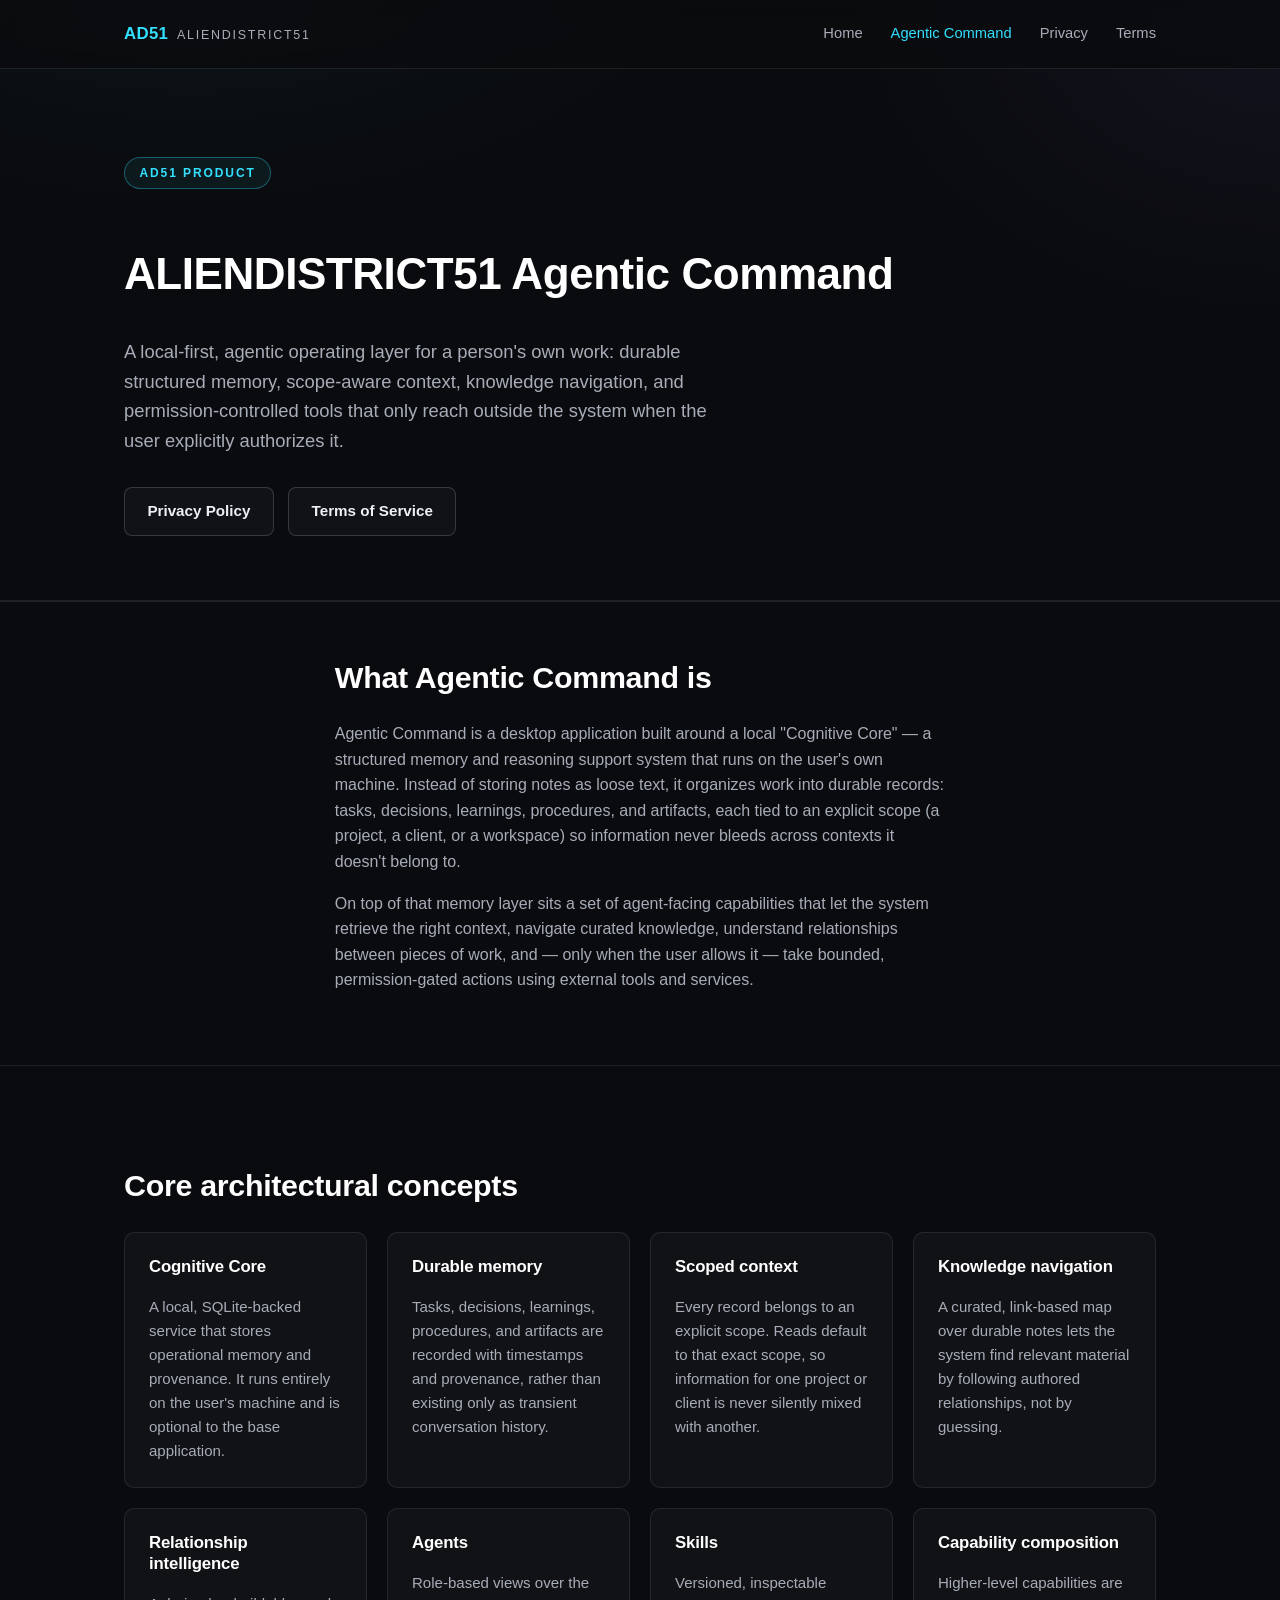
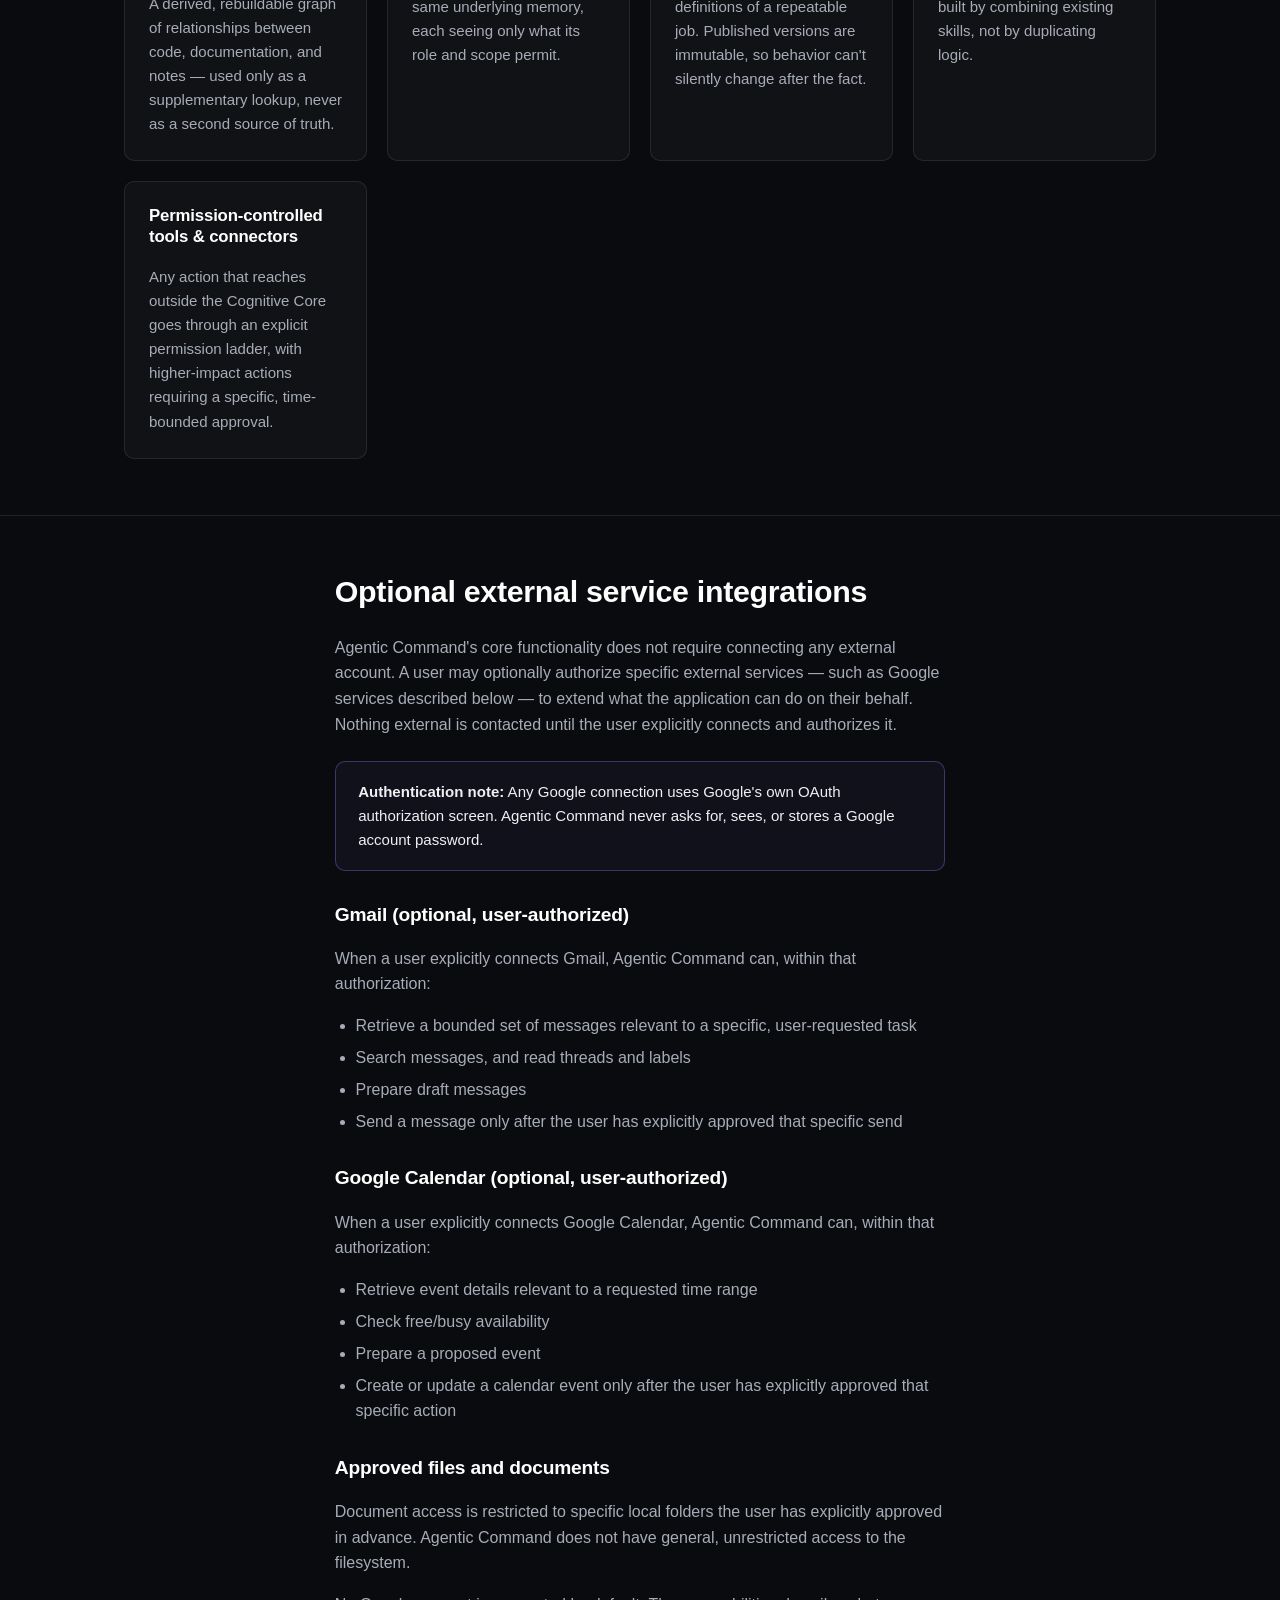
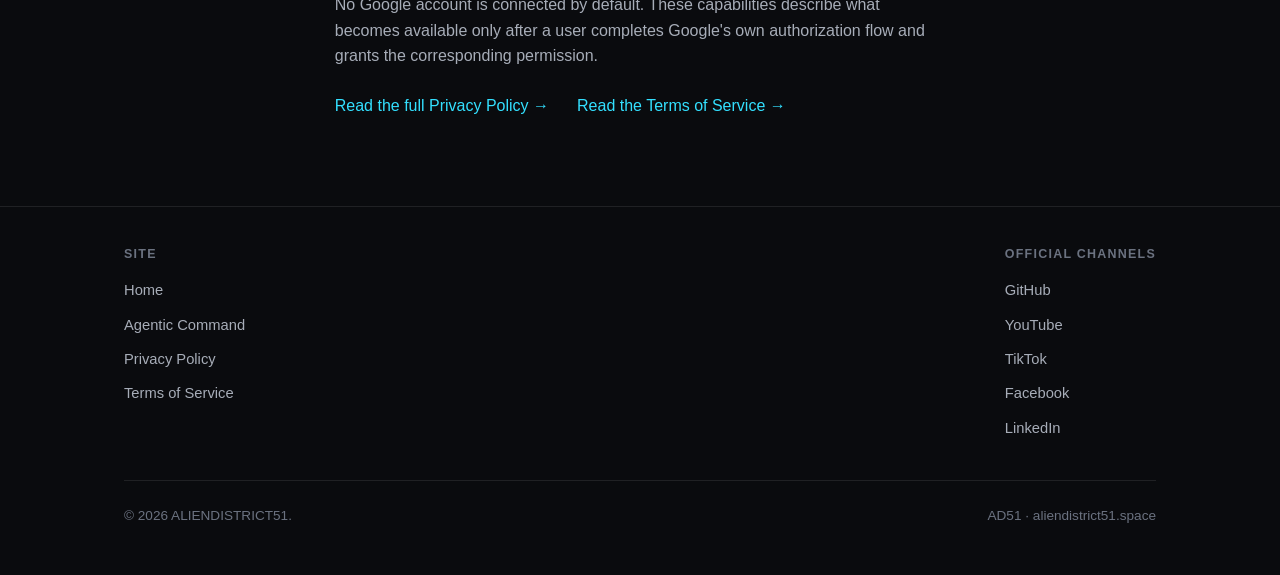
==== agentic-command/index.html @ 3ebb3c6f "feat: launch aliendistrict51 public site Co-Authored-By: Claude Sonnet 5 <noreply@anthropic.com>" ====
<!DOCTYPE html>
<html lang="en">
<head>
<meta charset="UTF-8">
<meta name="viewport" content="width=device-width, initial-scale=1.0">
<title>Agentic Command — ALIENDISTRICT51</title>
<meta name="description" content="ALIENDISTRICT51 Agentic Command is a local-first operational platform: durable memory, scoped context, knowledge navigation, and permission-controlled tools and connectors including optional Gmail and Google Calendar access.">
<link rel="canonical" href="https://aliendistrict51.space/agentic-command/">
<meta property="og:type" content="website">
<meta property="og:title" content="Agentic Command — ALIENDISTRICT51">
<meta property="og:description" content="A local-first operational platform with durable memory, scoped context, and permission-controlled tools and connectors.">
<meta property="og:url" content="https://aliendistrict51.space/agentic-command/">
<meta name="theme-color" content="#0a0b0e">
<link rel="stylesheet" href="/assets/styles.css">
</head>
<body>
<header class="site-header">
  <div class="container">
    <a class="brand" href="/">
      <span class="mark">AD51</span>
      <span class="full">ALIENDISTRICT51</span>
    </a>
    <input type="checkbox" id="nav-toggle" class="nav-toggle" aria-hidden="true">
    <label for="nav-toggle" class="nav-toggle-label" aria-label="Toggle navigation menu">☰</label>
    <nav class="nav-links" aria-label="Primary">
      <a href="/">Home</a>
      <a href="/agentic-command/" aria-current="page">Agentic Command</a>
      <a href="/privacy/">Privacy</a>
      <a href="/terms/">Terms</a>
    </nav>
  </div>
</header>

<main>
  <section class="hero">
    <div class="container">
      <span class="eyebrow">AD51 Product</span>
      <h1>ALIENDISTRICT51 Agentic Command</h1>
      <p class="lede">A local-first, agentic operating layer for a person's own work: durable structured memory, scope-aware context, knowledge navigation, and permission-controlled tools that only reach outside the system when the user explicitly authorizes it.</p>
      <div class="hero-actions">
        <a class="btn btn-secondary" href="/privacy/">Privacy Policy</a>
        <a class="btn btn-secondary" href="/terms/">Terms of Service</a>
      </div>
    </div>
  </section>

  <section>
    <div class="container doc">
      <h2>What Agentic Command is</h2>
      <p>Agentic Command is a desktop application built around a local "Cognitive Core" — a structured memory and reasoning support system that runs on the user's own machine. Instead of storing notes as loose text, it organizes work into durable records: tasks, decisions, learnings, procedures, and artifacts, each tied to an explicit scope (a project, a client, or a workspace) so information never bleeds across contexts it doesn't belong to.</p>
      <p>On top of that memory layer sits a set of agent-facing capabilities that let the system retrieve the right context, navigate curated knowledge, understand relationships between pieces of work, and — only when the user allows it — take bounded, permission-gated actions using external tools and services.</p>
    </div>
  </section>

  <section>
    <div class="container">
      <h2>Core architectural concepts</h2>
      <div class="panel-grid">
        <div class="panel">
          <h3>Cognitive Core</h3>
          <p>A local, SQLite-backed service that stores operational memory and provenance. It runs entirely on the user's machine and is optional to the base application.</p>
        </div>
        <div class="panel">
          <h3>Durable memory</h3>
          <p>Tasks, decisions, learnings, procedures, and artifacts are recorded with timestamps and provenance, rather than existing only as transient conversation history.</p>
        </div>
        <div class="panel">
          <h3>Scoped context</h3>
          <p>Every record belongs to an explicit scope. Reads default to that exact scope, so information for one project or client is never silently mixed with another.</p>
        </div>
        <div class="panel">
          <h3>Knowledge navigation</h3>
          <p>A curated, link-based map over durable notes lets the system find relevant material by following authored relationships, not by guessing.</p>
        </div>
        <div class="panel">
          <h3>Relationship intelligence</h3>
          <p>A derived, rebuildable graph of relationships between code, documentation, and notes — used only as a supplementary lookup, never as a second source of truth.</p>
        </div>
        <div class="panel">
          <h3>Agents</h3>
          <p>Role-based views over the same underlying memory, each seeing only what its role and scope permit.</p>
        </div>
        <div class="panel">
          <h3>Skills</h3>
          <p>Versioned, inspectable definitions of a repeatable job. Published versions are immutable, so behavior can't silently change after the fact.</p>
        </div>
        <div class="panel">
          <h3>Capability composition</h3>
          <p>Higher-level capabilities are built by combining existing skills, not by duplicating logic.</p>
        </div>
        <div class="panel">
          <h3>Permission-controlled tools &amp; connectors</h3>
          <p>Any action that reaches outside the Cognitive Core goes through an explicit permission ladder, with higher-impact actions requiring a specific, time-bounded approval.</p>
        </div>
      </div>
    </div>
  </section>

  <section>
    <div class="container doc">
      <h2>Optional external service integrations</h2>
      <p>Agentic Command's core functionality does not require connecting any external account. A user may optionally authorize specific external services — such as Google services described below — to extend what the application can do on their behalf. Nothing external is contacted until the user explicitly connects and authorizes it.</p>

      <div class="callout">
        <p><strong>Authentication note:</strong> Any Google connection uses Google's own OAuth authorization screen. Agentic Command never asks for, sees, or stores a Google account password.</p>
      </div>

      <h3>Gmail (optional, user-authorized)</h3>
      <p>When a user explicitly connects Gmail, Agentic Command can, within that authorization:</p>
      <ul>
        <li>Retrieve a bounded set of messages relevant to a specific, user-requested task</li>
        <li>Search messages, and read threads and labels</li>
        <li>Prepare draft messages</li>
        <li>Send a message only after the user has explicitly approved that specific send</li>
      </ul>

      <h3>Google Calendar (optional, user-authorized)</h3>
      <p>When a user explicitly connects Google Calendar, Agentic Command can, within that authorization:</p>
      <ul>
        <li>Retrieve event details relevant to a requested time range</li>
        <li>Check free/busy availability</li>
        <li>Prepare a proposed event</li>
        <li>Create or update a calendar event only after the user has explicitly approved that specific action</li>
      </ul>

      <h3>Approved files and documents</h3>
      <p>Document access is restricted to specific local folders the user has explicitly approved in advance. Agentic Command does not have general, unrestricted access to the filesystem.</p>

      <p>No Google account is connected by default. These capabilities describe what becomes available only after a user completes Google's own authorization flow and grants the corresponding permission.</p>

      <div class="link-row">
        <a href="/privacy/">Read the full Privacy Policy →</a>
        <a href="/terms/">Read the Terms of Service →</a>
      </div>
    </div>
  </section>
</main>

<footer class="site-footer">
  <div class="container">
    <div class="footer-grid">
      <div class="footer-col">
        <h4>Site</h4>
        <ul>
          <li><a href="/">Home</a></li>
          <li><a href="/agentic-command/">Agentic Command</a></li>
          <li><a href="/privacy/">Privacy Policy</a></li>
          <li><a href="/terms/">Terms of Service</a></li>
        </ul>
      </div>
      <div class="footer-col">
        <h4>Official Channels</h4>
        <ul>
          <li><a href="https://github.com/ALIENDISTRICT51">GitHub</a></li>
          <li><a href="https://www.youtube.com/@ALIENDISTRICT51_OFFICIAL">YouTube</a></li>
          <li><a href="https://www.tiktok.com/@aliendistrict51_official">TikTok</a></li>
          <li><a href="https://www.facebook.com/ALIENDISTRICT51OFFICIAL">Facebook</a></li>
          <li><a href="https://www.linkedin.com/in/devinlewis-aliendistrict51official">LinkedIn</a></li>
        </ul>
      </div>
    </div>
    <div class="footer-bottom">
      <span>© 2026 ALIENDISTRICT51.</span>
      <span>AD51 · aliendistrict51.space</span>
    </div>
  </div>
</footer>
</body>
</html>
---- assets/styles.css ----
/* ALIENDISTRICT51 — shared site styles */

:root {
  --bg: #0a0b0e;
  --bg-raised: #101218;
  --bg-panel: rgba(255, 255, 255, 0.03);
  --border: rgba(255, 255, 255, 0.09);
  --border-strong: rgba(255, 255, 255, 0.16);
  --text: #eef0f3;
  --text-dim: #a7adb8;
  --text-faint: #6b7280;
  --cyan: #33e0ff;
  --cyan-dim: #1a9fb8;
  --purple: #8b7bff;
  --purple-dim: #5d4fce;
  --focus: #4be0ff;
  --radius: 10px;
  --max-width: 1080px;
  font-size: 16px;
}

* {
  box-sizing: border-box;
}

html {
  scroll-behavior: smooth;
}

@media (prefers-reduced-motion: reduce) {
  html {
    scroll-behavior: auto;
  }
  * {
    animation-duration: 0.001ms !important;
    animation-iteration-count: 1 !important;
    transition-duration: 0.001ms !important;
    scroll-behavior: auto !important;
  }
}

body {
  margin: 0;
  background: var(--bg);
  background-image:
    radial-gradient(ellipse 900px 500px at 15% -10%, rgba(51, 224, 255, 0.06), transparent 60%),
    radial-gradient(ellipse 800px 600px at 100% 0%, rgba(139, 123, 255, 0.07), transparent 55%);
  background-attachment: fixed;
  color: var(--text);
  font-family: "Segoe UI", -apple-system, BlinkMacSystemFont, "Inter", Roboto, Helvetica, Arial, sans-serif;
  line-height: 1.6;
  -webkit-font-smoothing: antialiased;
}

a {
  color: var(--cyan);
  text-decoration: none;
}

a:hover {
  color: #74ebff;
  text-decoration: underline;
}

a:focus-visible,
button:focus-visible,
input:focus-visible,
summary:focus-visible {
  outline: 2px solid var(--focus);
  outline-offset: 3px;
  border-radius: 3px;
}

h1, h2, h3, h4 {
  font-weight: 600;
  line-height: 1.25;
  letter-spacing: -0.01em;
  color: #ffffff;
}

h1 { font-size: clamp(1.9rem, 4vw, 2.75rem); }
h2 { font-size: clamp(1.4rem, 2.6vw, 1.9rem); margin-top: 2.75rem; }
h3 { font-size: 1.2rem; margin-top: 2rem; }

p { color: var(--text-dim); }

.container {
  max-width: var(--max-width);
  margin: 0 auto;
  padding: 0 1.5rem;
}

/* ---------- Header / nav ---------- */

.site-header {
  position: sticky;
  top: 0;
  z-index: 20;
  background: rgba(10, 11, 14, 0.82);
  backdrop-filter: blur(10px);
  -webkit-backdrop-filter: blur(10px);
  border-bottom: 1px solid var(--border);
}

.site-header .container {
  display: flex;
  align-items: center;
  justify-content: space-between;
  min-height: 68px;
  gap: 1rem;
}

.brand {
  display: flex;
  align-items: baseline;
  gap: 0.55rem;
  color: #fff;
  font-weight: 700;
  font-size: 1.05rem;
  letter-spacing: 0.02em;
  text-decoration: none;
  white-space: nowrap;
}

.brand:hover {
  text-decoration: none;
  color: #fff;
}

.brand .mark {
  color: var(--cyan);
  font-weight: 800;
}

.brand .full {
  color: var(--text-dim);
  font-weight: 500;
  font-size: 0.78rem;
  letter-spacing: 0.14em;
  text-transform: uppercase;
}

.nav-toggle {
  position: absolute;
  width: 1px;
  height: 1px;
  margin: -1px;
  padding: 0;
  overflow: hidden;
  clip: rect(0, 0, 0, 0);
  white-space: nowrap;
  border: 0;
}

.nav-toggle:focus-visible ~ .nav-toggle-label {
  outline: 2px solid var(--focus);
  outline-offset: 3px;
}

.nav-links {
  display: flex;
  gap: 1.75rem;
  align-items: center;
}

.nav-links a {
  color: var(--text-dim);
  font-size: 0.92rem;
  font-weight: 500;
}

.nav-links a:hover {
  color: #fff;
  text-decoration: none;
}

.nav-links a[aria-current="page"] {
  color: var(--cyan);
}

.nav-toggle-label {
  display: none;
}

@media (max-width: 720px) {
  .nav-toggle-label {
    display: flex;
    align-items: center;
    justify-content: center;
    width: 40px;
    height: 40px;
    border: 1px solid var(--border-strong);
    border-radius: 8px;
    cursor: pointer;
    color: var(--text);
  }

  .nav-links {
    position: absolute;
    top: 68px;
    left: 0;
    right: 0;
    flex-direction: column;
    align-items: flex-start;
    gap: 0;
    background: var(--bg-raised);
    border-bottom: 1px solid var(--border);
    max-height: 0;
    overflow: hidden;
    transition: max-height 0.2s ease;
  }

  .nav-links a {
    padding: 0.9rem 1.5rem;
    width: 100%;
    border-top: 1px solid var(--border);
  }

  .nav-toggle:checked ~ .nav-links {
    max-height: 320px;
  }
}

/* ---------- Hero ---------- */

.hero {
  padding: 5.5rem 0 4rem;
  border-bottom: 1px solid var(--border);
}

.eyebrow {
  display: inline-block;
  font-size: 0.75rem;
  font-weight: 600;
  letter-spacing: 0.16em;
  text-transform: uppercase;
  color: var(--cyan);
  border: 1px solid rgba(51, 224, 255, 0.35);
  background: rgba(51, 224, 255, 0.06);
  border-radius: 999px;
  padding: 0.35rem 0.9rem;
  margin-bottom: 1.25rem;
}

.hero p.lede {
  font-size: 1.15rem;
  max-width: 60ch;
  color: var(--text-dim);
}

.hero-actions {
  display: flex;
  flex-wrap: wrap;
  gap: 0.9rem;
  margin-top: 2rem;
}

/* ---------- Buttons ---------- */

.btn {
  display: inline-flex;
  align-items: center;
  gap: 0.5rem;
  padding: 0.7rem 1.4rem;
  border-radius: 8px;
  font-weight: 600;
  font-size: 0.95rem;
  text-decoration: none;
  border: 1px solid transparent;
}

.btn:hover {
  text-decoration: none;
}

.btn-primary {
  background: linear-gradient(135deg, var(--cyan), var(--cyan-dim));
  color: #04141a;
}

.btn-primary:hover {
  color: #04141a;
  filter: brightness(1.08);
}

.btn-secondary {
  border-color: var(--border-strong);
  color: var(--text);
  background: var(--bg-panel);
}

.btn-secondary:hover {
  color: #fff;
  border-color: var(--purple);
}

/* ---------- Sections / panels ---------- */

section {
  padding: 3.5rem 0;
}

section + section {
  border-top: 1px solid var(--border);
}

.panel-grid {
  display: grid;
  grid-template-columns: repeat(auto-fit, minmax(240px, 1fr));
  gap: 1.25rem;
  margin-top: 1.75rem;
}

.panel {
  background: var(--bg-panel);
  border: 1px solid var(--border);
  border-radius: var(--radius);
  padding: 1.5rem;
}

.panel h3 {
  margin-top: 0;
  font-size: 1.05rem;
  color: #fff;
}

.panel h3 .accent {
  color: var(--purple);
}

.panel p {
  margin-bottom: 0;
  font-size: 0.94rem;
}

.link-row {
  display: flex;
  flex-wrap: wrap;
  gap: 0.75rem 1.75rem;
  margin-top: 1.5rem;
}

/* ---------- Content pages (privacy / terms / product) ---------- */

.doc {
  max-width: 74ch;
}

.doc h2 {
  border-top: 1px solid var(--border);
  padding-top: 1.75rem;
}

.doc h2:first-of-type {
  border-top: none;
  padding-top: 0;
  margin-top: 0;
}

.doc ul, .doc ol {
  color: var(--text-dim);
  padding-left: 1.3rem;
}

.doc li {
  margin-bottom: 0.4rem;
}

.doc strong {
  color: var(--text);
}

.meta-line {
  color: var(--text-faint);
  font-size: 0.9rem;
  margin-bottom: 2.5rem;
}

.callout {
  border: 1px solid rgba(139, 123, 255, 0.35);
  background: rgba(139, 123, 255, 0.06);
  border-radius: var(--radius);
  padding: 1.1rem 1.4rem;
  margin: 1.5rem 0;
}

.callout p {
  margin: 0;
  color: var(--text);
  font-size: 0.94rem;
}

/* ---------- Footer ---------- */

.site-footer {
  border-top: 1px solid var(--border);
  padding: 2.5rem 0 3rem;
  margin-top: 2rem;
}

.footer-grid {
  display: flex;
  flex-wrap: wrap;
  justify-content: space-between;
  gap: 2rem;
}

.footer-col h4 {
  font-size: 0.78rem;
  letter-spacing: 0.1em;
  text-transform: uppercase;
  color: var(--text-faint);
  margin: 0 0 0.9rem;
}

.footer-col ul {
  list-style: none;
  margin: 0;
  padding: 0;
  display: flex;
  flex-direction: column;
  gap: 0.55rem;
}

.footer-col a {
  color: var(--text-dim);
  font-size: 0.92rem;
}

.footer-col a:hover {
  color: var(--cyan);
  text-decoration: none;
}

.footer-bottom {
  margin-top: 2.5rem;
  padding-top: 1.5rem;
  border-top: 1px solid var(--border);
  color: var(--text-faint);
  font-size: 0.85rem;
  display: flex;
  flex-wrap: wrap;
  gap: 0.5rem 1.5rem;
  justify-content: space-between;
}

@media (max-width: 640px) {
  .hero { padding: 3.5rem 0 2.5rem; }
  section { padding: 2.5rem 0; }
}
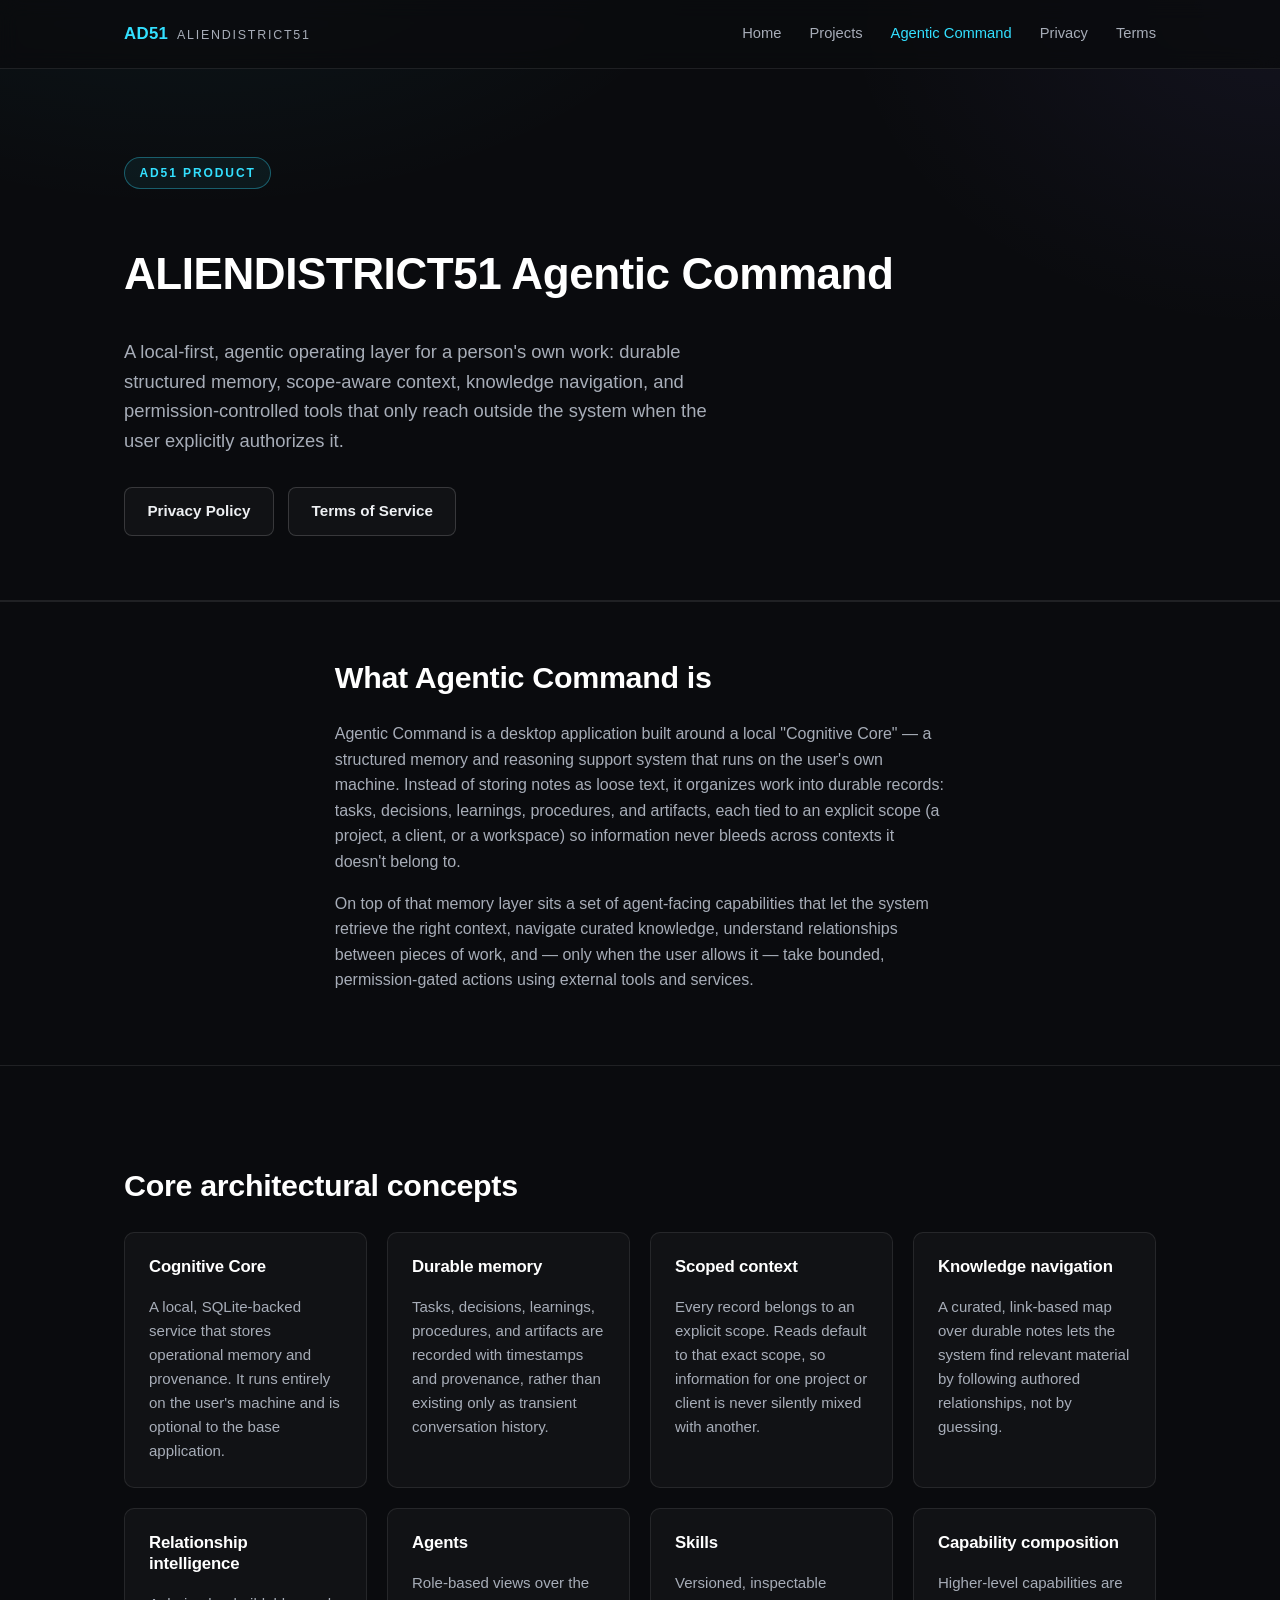
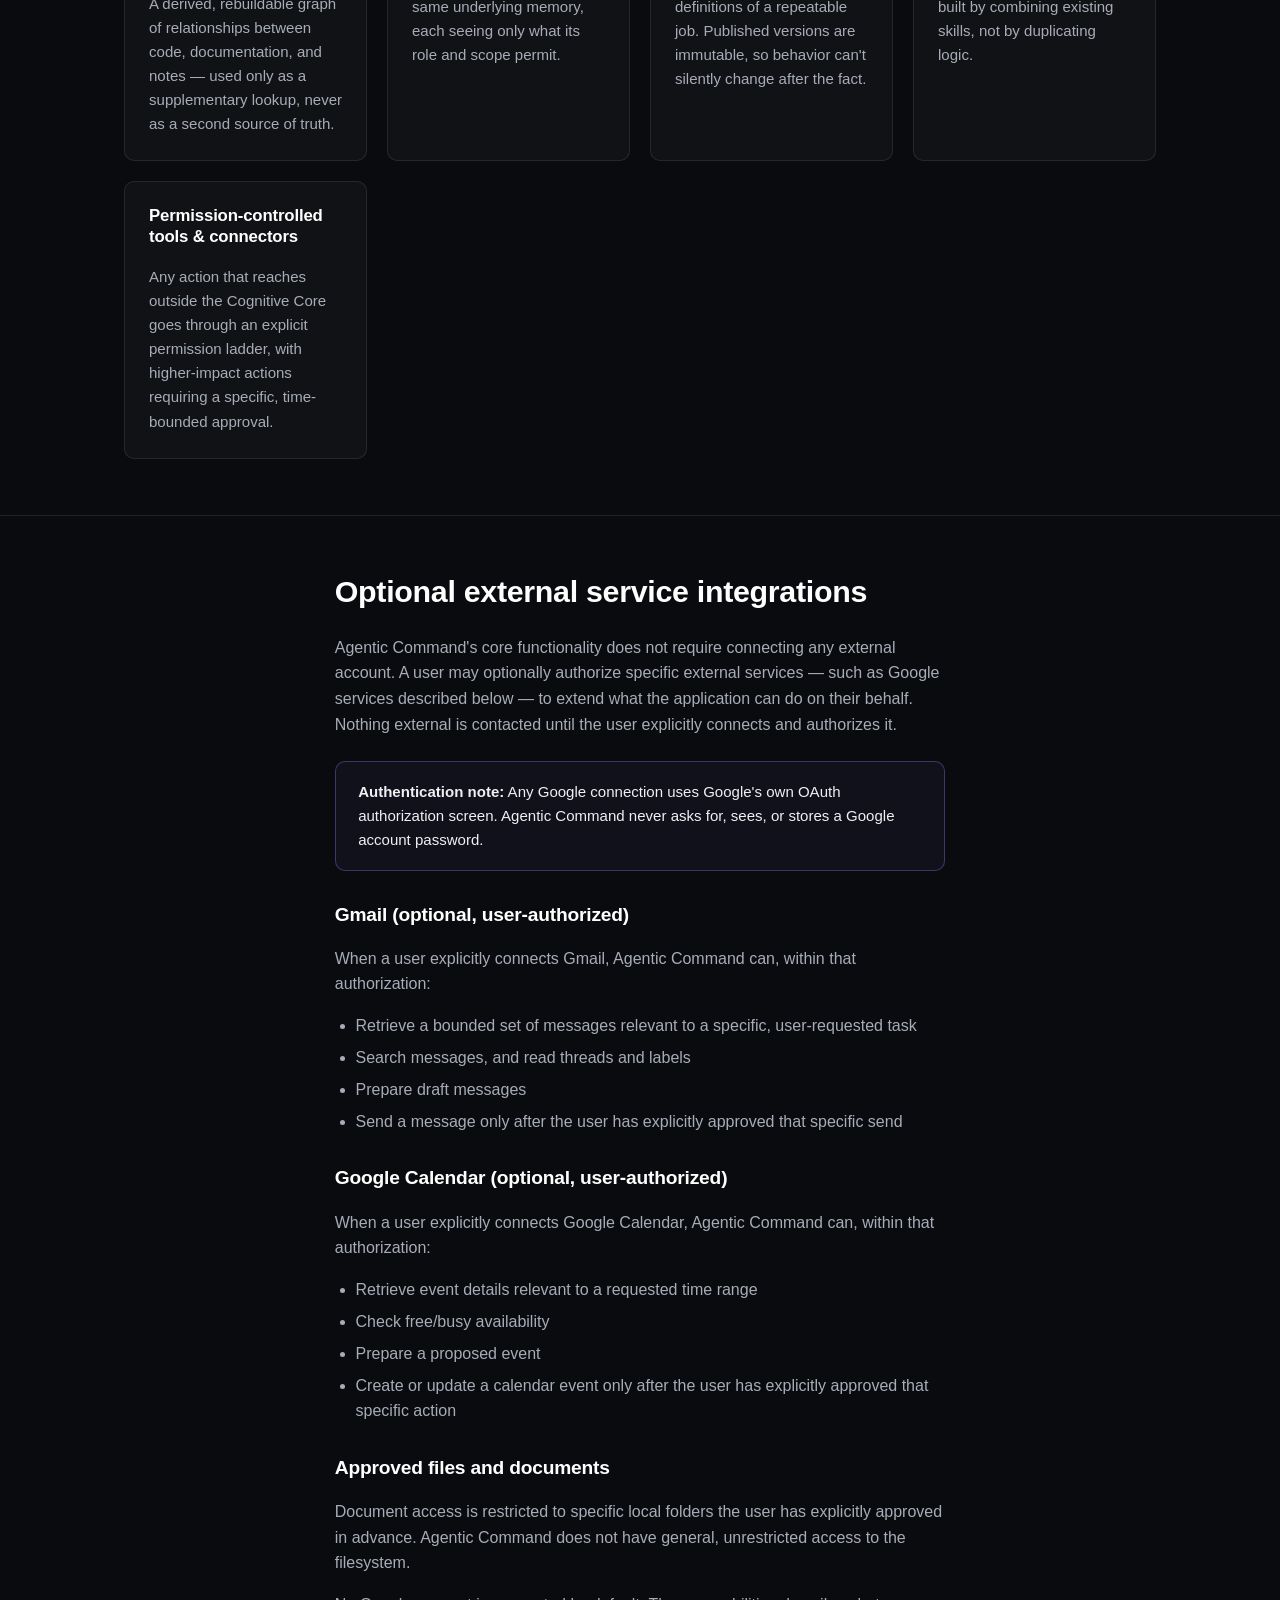
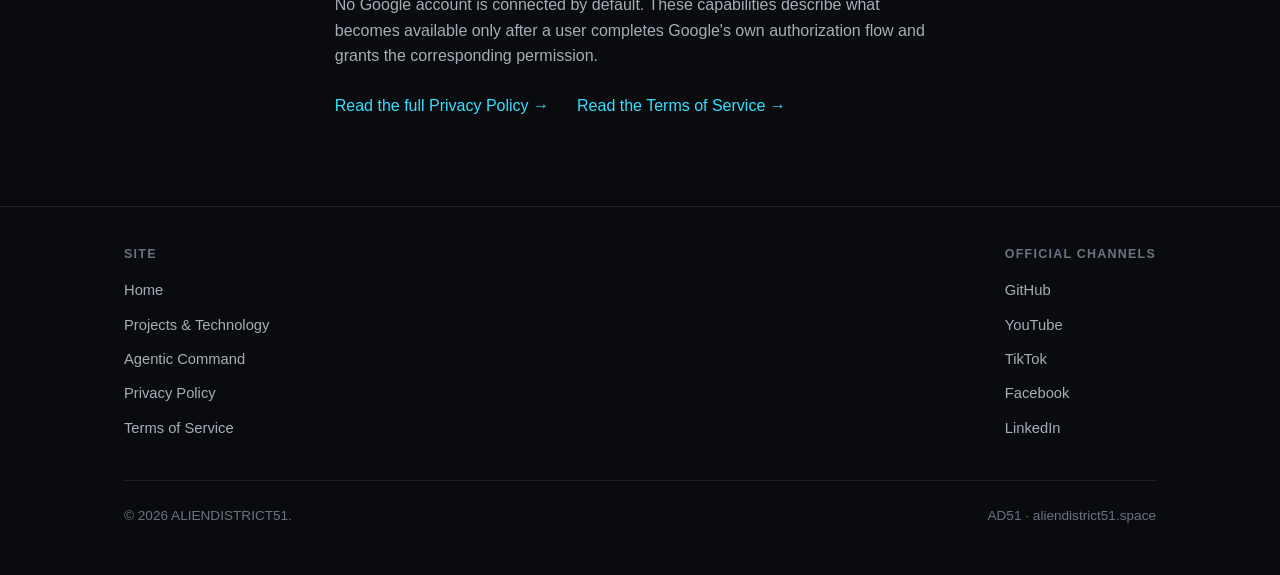
==== commit 2c8efff0: "feat: expand AD51 projects and ecosystem" ====
--- a/agentic-command/index.html
+++ b/agentic-command/index.html
@@ -20,10 +20,11 @@
       <span class="mark">AD51</span>
       <span class="full">ALIENDISTRICT51</span>
     </a>
-    <input type="checkbox" id="nav-toggle" class="nav-toggle" aria-hidden="true">
+    <input type="checkbox" id="nav-toggle" class="nav-toggle" aria-label="Toggle navigation menu">
     <label for="nav-toggle" class="nav-toggle-label" aria-label="Toggle navigation menu">☰</label>
     <nav class="nav-links" aria-label="Primary">
       <a href="/">Home</a>
+      <a href="/#projects">Projects</a>
       <a href="/agentic-command/" aria-current="page">Agentic Command</a>
       <a href="/privacy/">Privacy</a>
       <a href="/terms/">Terms</a>
@@ -143,6 +144,7 @@
         <h4>Site</h4>
         <ul>
           <li><a href="/">Home</a></li>
+          <li><a href="/#projects">Projects &amp; Technology</a></li>
           <li><a href="/agentic-command/">Agentic Command</a></li>
           <li><a href="/privacy/">Privacy Policy</a></li>
           <li><a href="/terms/">Terms of Service</a></li>
--- a/assets/styles.css
+++ b/assets/styles.css
@@ -182,7 +182,7 @@
   display: none;
 }
 
-@media (max-width: 720px) {
+@media (max-width: 860px) {
   .nav-toggle-label {
     display: flex;
     align-items: center;
@@ -207,6 +207,7 @@
     border-bottom: 1px solid var(--border);
     max-height: 0;
     overflow: hidden;
+    visibility: hidden;
     transition: max-height 0.2s ease;
   }
 
@@ -218,6 +219,7 @@
 
   .nav-toggle:checked ~ .nav-links {
     max-height: 320px;
+    visibility: visible;
   }
 }
 
@@ -448,3 +450,128 @@
   .hero { padding: 3.5rem 0 2.5rem; }
   section { padding: 2.5rem 0; }
 }
+
+/* ---------- Project ecosystem: same tokens, panels and typography ---------- */
+
+[id] { scroll-margin-top: 92px; }
+
+.section-title { margin-top: 0; }
+.section-intro { max-width: 70ch; margin-bottom: 2rem; }
+.technical-label {
+  color: var(--cyan);
+  font-size: 0.7rem;
+  font-weight: 600;
+  letter-spacing: 0.12em;
+  text-transform: uppercase;
+}
+.status {
+  display: inline-flex;
+  align-items: center;
+  gap: 0.45rem;
+  color: var(--text-dim);
+  font-size: 0.65rem;
+  letter-spacing: 0.06em;
+  text-transform: uppercase;
+}
+.status::before {
+  content: "";
+  width: 5px;
+  height: 5px;
+  border-radius: 50%;
+  background: var(--purple);
+}
+.project-meta { display: flex; flex-wrap: wrap; align-items: center; gap: 0.7rem 1rem; }
+.project-pair { display: grid; grid-template-columns: repeat(2, minmax(0, 1fr)); gap: 1.25rem; }
+.project-card { padding: 0; overflow: hidden; transition: border-color 0.2s ease; }
+.project-card:hover { border-color: var(--cyan-dim); }
+.project-featured { margin: 1.75rem 0 1.25rem; border-color: rgba(139, 123, 255, 0.35); }
+.project-featured .project-copy { padding: 2rem; }
+.project-featured h3 { font-size: clamp(1.5rem, 3vw, 2rem); }
+.project-featured .project-copy > p { max-width: 72ch; }
+.project-visual { display: block; background: #000; overflow: hidden; border-bottom: 1px solid var(--border); }
+.project-visual img { display: block; width: 100%; height: auto; aspect-ratio: 16 / 9; object-fit: cover; }
+.project-visual.ship-visual img { aspect-ratio: 2.1; object-fit: contain; }
+.project-visual:focus-visible { outline-offset: -4px; }
+.project-visual.nexus-crop img { object-position: center 60%; }
+.project-copy { padding: 1.5rem; }
+.project-copy h3 { margin: 0.85rem 0 0.5rem; font-size: 1.4rem; }
+.project-copy .project-tagline { color: var(--text); margin: 0; font-size: 1rem; }
+.project-copy > p { font-size: 0.94rem; }
+.project-link { display: inline-flex; align-items: center; gap: 1rem; margin-top: 0.5rem; font-weight: 600; font-size: 0.9rem; }
+.development-note, .media-frame figcaption { color: var(--text-dim); font-size: 0.83rem; }
+.development-note { margin-top: 1.5rem; }
+
+.ecosystem-root {
+  width: fit-content;
+  margin: 0 auto;
+  padding: 1rem 2rem;
+  text-align: center;
+  border: 1px solid var(--border-strong);
+  border-radius: var(--radius);
+  font-size: 0.9rem;
+  font-weight: 600;
+  letter-spacing: 0.1em;
+}
+.ecosystem-root span { display: block; font-size: 0.72rem; color: var(--text-dim); font-weight: 400; letter-spacing: 0.04em; }
+.ecosystem-branches { position: relative; display: grid; grid-template-columns: repeat(3, minmax(0, 1fr)); gap: 1.25rem; padding-top: 3rem; }
+.ecosystem-branches::before { content: ""; position: absolute; top: 1.5rem; left: calc((100% - 2.5rem) / 6); right: calc((100% - 2.5rem) / 6); border-top: 1px solid var(--cyan-dim); }
+.ecosystem-branches::after { content: ""; position: absolute; top: 0; left: 50%; height: 1.5rem; border-left: 1px solid var(--cyan-dim); }
+.ecosystem-node { position: relative; display: block; text-align: center; transition: border-color 0.2s ease; }
+.ecosystem-node::before { content: ""; position: absolute; height: 1.5rem; bottom: 100%; left: 50%; border-left: 1px solid var(--cyan-dim); }
+.ecosystem-node:hover { text-decoration: none; border-color: var(--cyan-dim); }
+.ecosystem-node h3 { margin: 0.7rem 0; }
+.ecosystem-node p { margin: 0; }
+.integration-note { margin-bottom: 0; }
+
+.project-hero .status { display: flex; margin-bottom: 1rem; }
+.project-hero h1 { margin-bottom: 0.7rem; }
+.project-hero .hero-tagline { color: var(--text); font-size: clamp(1.15rem, 2vw, 1.5rem); margin: 0; }
+.project-hero .lede { margin-top: 1rem; }
+.media-frame { margin: 0; border: 1px solid var(--border-strong); border-radius: var(--radius); overflow: hidden; background: #000; }
+.media-frame img, .media-frame video { display: block; width: 100%; height: auto; }
+.media-frame figcaption { padding: 0.9rem 1.2rem; background: var(--bg-raised); border-top: 1px solid var(--border); }
+.media-frame figcaption a { display: inline-block; margin-left: 0.35rem; }
+.media-frame .nexus-crop { overflow: hidden; }
+.media-frame .nexus-crop img { margin-top: -2%; }
+.project-media-section { padding-top: 0; border-top: 0; }
+.project-media-section .media-frame { margin-top: 0; }
+.project-media-section + section h2 { margin-top: 0; }
+.project-detail h2 { margin-top: 0; }
+.project-detail .panel-grid { grid-template-columns: repeat(3, minmax(0, 1fr)); }
+.project-detail .panel { min-width: 0; }
+.flow { list-style: none; padding: 0; margin: 1.75rem 0; display: grid; gap: 2rem; }
+.flow-horizontal { grid-template-columns: repeat(5, minmax(0, 1fr)); gap: 1.3rem; }
+.flow li { position: relative; border: 1px solid var(--border-strong); border-radius: var(--radius); background: var(--bg-panel); padding: 1rem; text-align: center; }
+.flow li + li::before { content: "↓"; position: absolute; bottom: calc(100% + 0.3rem); left: 50%; transform: translateX(-50%); color: var(--cyan-dim); }
+.flow-horizontal li + li::before { content: "→"; right: calc(100% + 0.15rem); left: auto; top: 50%; bottom: auto; transform: translateY(-50%); }
+.flow strong { display: block; color: var(--text); font-size: 0.88rem; }
+.flow span { color: var(--text-dim); display: block; font-size: 0.8rem; }
+.flow-vertical { max-width: 600px; margin-left: auto; margin-right: auto; }
+.profile-list { display: flex; flex-wrap: wrap; gap: 0.65rem; list-style: none; padding: 0; }
+.profile-list li { border: 1px solid var(--border); border-radius: 6px; padding: 0.4rem 0.8rem; font-size: 0.85rem; color: var(--text-dim); }
+.supervisor-layout { display: grid; grid-template-columns: 1fr 1fr; gap: 2rem; align-items: center; }
+.supervisor-layout .media-frame img { max-height: 480px; object-fit: contain; }
+.concept-gallery { border: 1px solid var(--border); border-radius: var(--radius); margin-top: 2rem; background: var(--bg-panel); }
+.concept-gallery summary { cursor: pointer; padding: 1rem 1.5rem; color: var(--text); }
+.concept-gallery[open] summary { border-bottom: 1px solid var(--border); }
+.concept-gallery .media-frame { border: 0; border-radius: 0 0 var(--radius) var(--radius); }
+.project-back { margin-top: 2rem; }
+
+@media (max-width: 860px) {
+  .project-detail .panel-grid { grid-template-columns: repeat(2, minmax(0, 1fr)); }
+  .flow-horizontal { grid-template-columns: 1fr; gap: 2rem; }
+  .flow-horizontal li + li::before { content: "↓"; bottom: calc(100% + 0.3rem); left: 50%; right: auto; top: auto; transform: translateX(-50%); }
+  .project-meta { align-items: flex-start; flex-direction: column; gap: 0.35rem; }
+}
+@media (max-width: 640px) {
+  .project-pair, .project-detail .panel-grid, .supervisor-layout { grid-template-columns: 1fr; }
+  .project-featured .project-copy { padding: 1.5rem; }
+  .ecosystem-branches { grid-template-columns: 1fr; padding-top: 2rem; gap: 2rem; }
+  .ecosystem-branches::before, .ecosystem-branches::after { display: none; }
+  .ecosystem-node::before { height: 2rem; }
+  .ecosystem-map { position: relative; }
+  .ecosystem-map::before { content: ""; position: absolute; top: 3rem; bottom: 3rem; left: 50%; border-left: 1px solid var(--cyan-dim); }
+  .ecosystem-root, .ecosystem-node { position: relative; background: var(--bg-raised); }
+  .media-frame figcaption { padding: 0.8rem 1rem; }
+  .brand .full { font-size: 0.65rem; letter-spacing: 0.08em; }
+}
